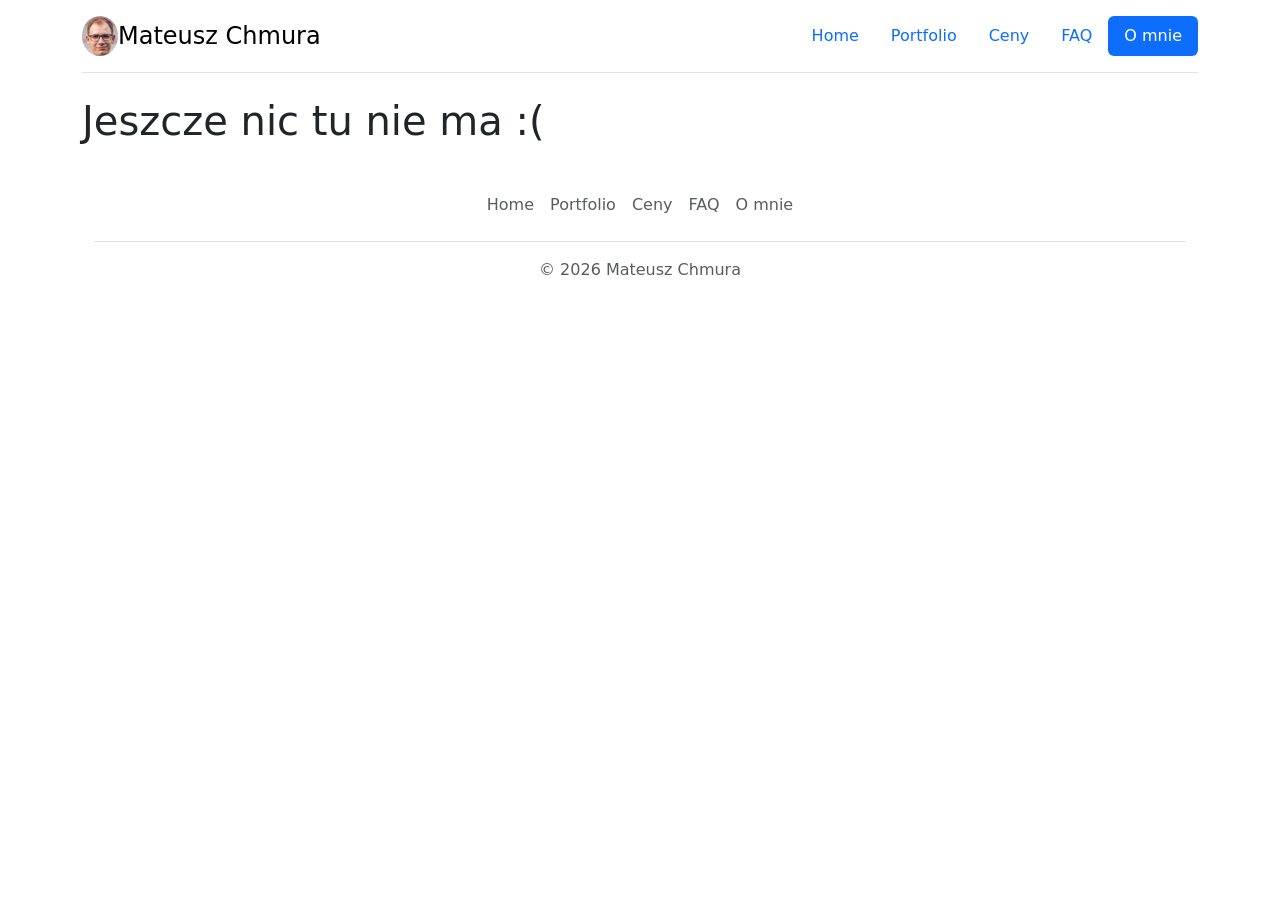
==== about.html @ 54202873 "Add files via upload" ====
<!DOCTYPE html>
<html lang="pl">
<head>
    <meta charset="UTF-8">
    <meta name="viewport" content="width=device-width, initial-scale=1.0">
    <link href="https://cdn.jsdelivr.net/npm/bootstrap@5.3.8/dist/css/bootstrap.min.css" rel="stylesheet" integrity="sha384-sRIl4kxILFvY47J16cr9ZwB07vP4J8+LH7qKQnuqkuIAvNWLzeN8tE5YBujZqJLB" crossorigin="anonymous">
    <title>O mnie</title>
</head>
<body>
    <div class="container">
  <header class="d-flex flex-wrap justify-content-center py-3 mb-4 border-bottom">
    <a href="#" class="d-flex align-items-center mb-3 mb-md-0 me-md-auto link-body-emphasis text-decoration-none">
      <img src="./assets/logo.jpg" alt="logo" style="border-radius: 50%;">
      <span class="fs-4">
        Mateusz Chmura
      </span>
    </a>
    <ul class="nav nav-pills">
      <li class="nav-item">
        <a href="./index.html" class="nav-link" aria-current="page">
          Home
        </a>
      </li>
      <li class="nav-item">
        <a href="./portfolio.html" class="nav-link">
          Portfolio
        </a>
      </li>
      <li class="nav-item">
        <a href="./index.html#cennik" class="nav-link">
          Ceny
        </a>
      </li>
      <li class="nav-item">
        <a href="./faq.html" class="nav-link">
          FAQ
        </a>
      </li>
      <li class="nav-item">
        <a href="./about.html" class="nav-link  active">
          O mnie
        </a>
      </li>
    </ul>
  </header>

<h1>Jeszcze nic tu nie ma :(</h1>  

<div class="container">
  <footer class="py-3 my-4">
    <ul class="nav justify-content-center border-bottom pb-3 mb-3">
      <li class="nav-item">
        <a href="./index.html" class="nav-link px-2 text-body-secondary">
          Home
        </a>
      </li>
      <li class="nav-item">
        <a href="./portfolio.html" class="nav-link px-2 text-body-secondary">
          Portfolio
        </a>
      </li>
      <li class="nav-item">
        <a href="./index.html#cennik" class="nav-link px-2 text-body-secondary">
          Ceny
        </a>
      </li>
      <li class="nav-item">
        <a href="./faq.html" class="nav-link px-2 text-body-secondary">
          FAQ
        </a>
      </li>
      <li class="nav-item">
        <a href="./about.html" class="nav-link px-2 text-body-secondary">
          O mnie
        </a>
      </li>
    </ul>
    <p class="text-center text-body-secondary">
      © 2026 Mateusz Chmura
    </p>
  </footer>
</div>
    <script src="https://cdn.jsdelivr.net/npm/bootstrap@5.3.8/dist/js/bootstrap.bundle.min.js" integrity="sha384-FKyoEForCGlyvwx9Hj09JcYn3nv7wiPVlz7YYwJrWVcXK/BmnVDxM+D2scQbITxI" crossorigin="anonymous"></script>
</body>
</html>
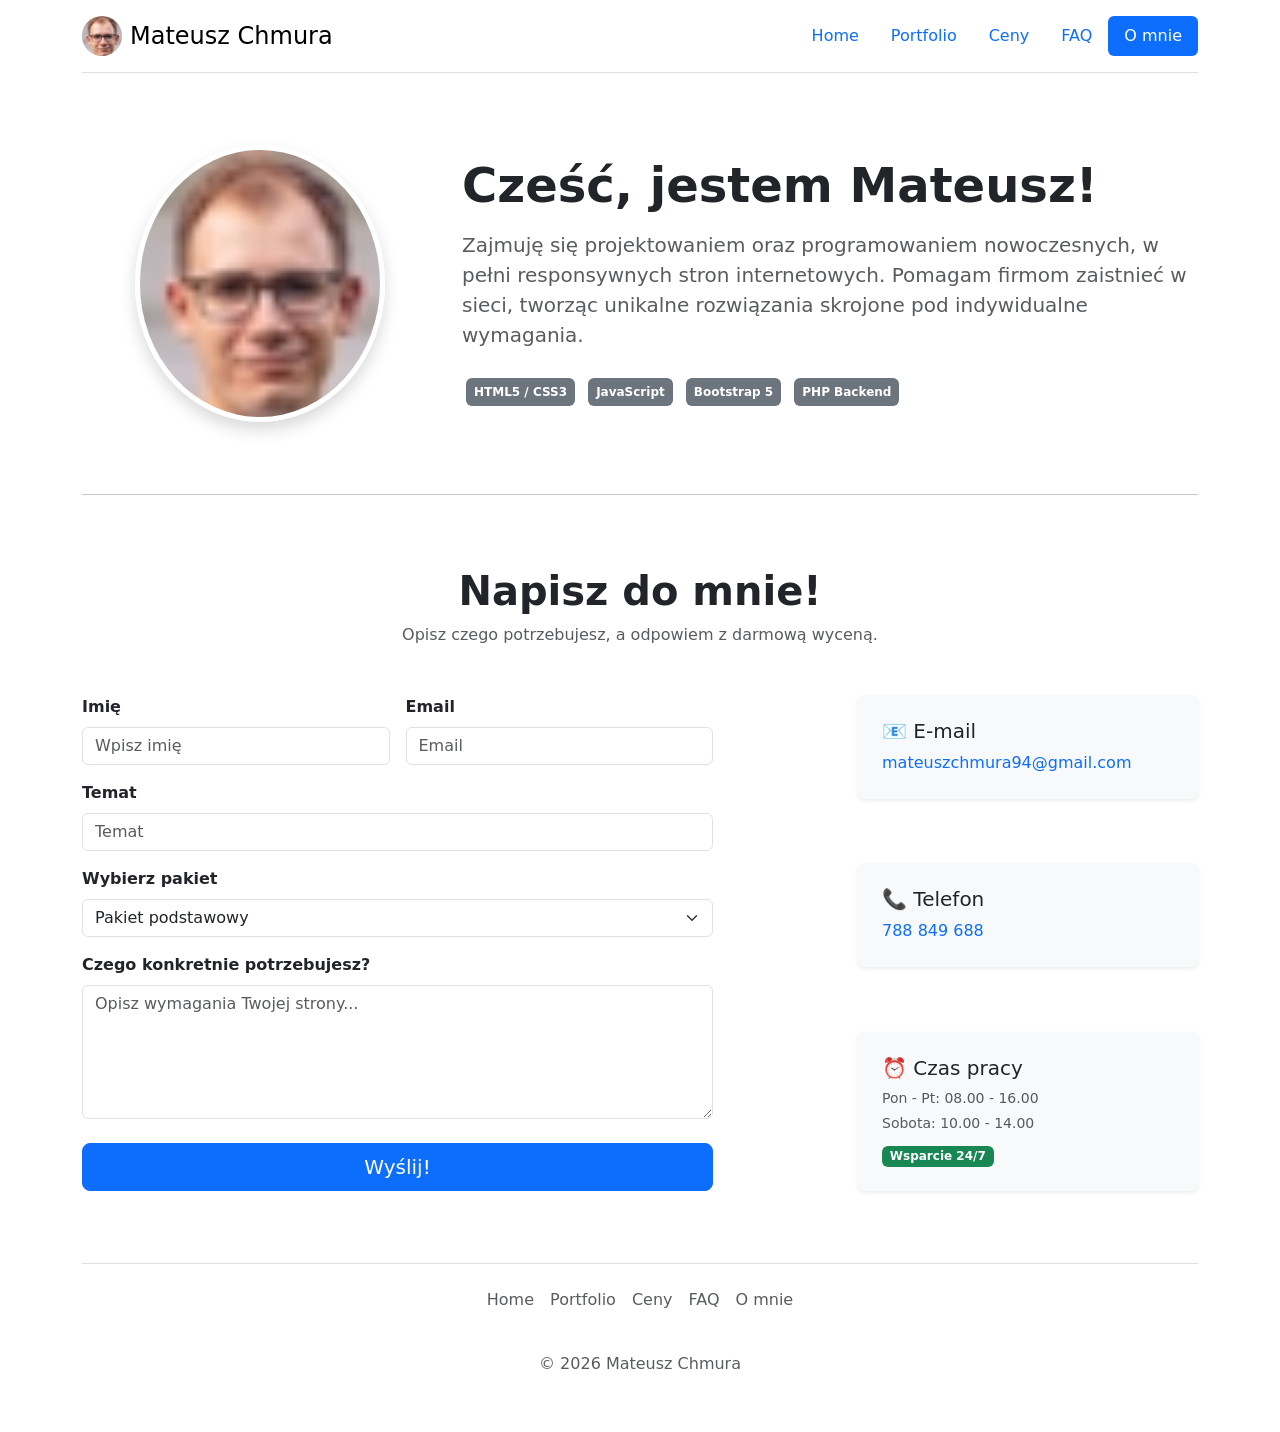
==== commit 2d525a61: "Add files via upload" ====
--- a/about.html
+++ b/about.html
@@ -1,85 +1,122 @@
-<!DOCTYPE html>
-<html lang="pl">
-<head>
-    <meta charset="UTF-8">
-    <meta name="viewport" content="width=device-width, initial-scale=1.0">
-    <link href="https://cdn.jsdelivr.net/npm/bootstrap@5.3.8/dist/css/bootstrap.min.css" rel="stylesheet" integrity="sha384-sRIl4kxILFvY47J16cr9ZwB07vP4J8+LH7qKQnuqkuIAvNWLzeN8tE5YBujZqJLB" crossorigin="anonymous">
-    <title>O mnie</title>
-</head>
-<body>
-    <div class="container">
-  <header class="d-flex flex-wrap justify-content-center py-3 mb-4 border-bottom">
-    <a href="#" class="d-flex align-items-center mb-3 mb-md-0 me-md-auto link-body-emphasis text-decoration-none">
-      <img src="./assets/logo.jpg" alt="logo" style="border-radius: 50%;">
-      <span class="fs-4">
-        Mateusz Chmura
-      </span>
-    </a>
-    <ul class="nav nav-pills">
-      <li class="nav-item">
-        <a href="./index.html" class="nav-link" aria-current="page">
-          Home
-        </a>
-      </li>
-      <li class="nav-item">
-        <a href="./portfolio.html" class="nav-link">
-          Portfolio
-        </a>
-      </li>
-      <li class="nav-item">
-        <a href="./index.html#cennik" class="nav-link">
-          Ceny
-        </a>
-      </li>
-      <li class="nav-item">
-        <a href="./faq.html" class="nav-link">
-          FAQ
-        </a>
-      </li>
-      <li class="nav-item">
-        <a href="./about.html" class="nav-link  active">
-          O mnie
-        </a>
-      </li>
-    </ul>
-  </header>
-
-<h1>Jeszcze nic tu nie ma :(</h1>  
-
-<div class="container">
-  <footer class="py-3 my-4">
-    <ul class="nav justify-content-center border-bottom pb-3 mb-3">
-      <li class="nav-item">
-        <a href="./index.html" class="nav-link px-2 text-body-secondary">
-          Home
-        </a>
-      </li>
-      <li class="nav-item">
-        <a href="./portfolio.html" class="nav-link px-2 text-body-secondary">
-          Portfolio
-        </a>
-      </li>
-      <li class="nav-item">
-        <a href="./index.html#cennik" class="nav-link px-2 text-body-secondary">
-          Ceny
-        </a>
-      </li>
-      <li class="nav-item">
-        <a href="./faq.html" class="nav-link px-2 text-body-secondary">
-          FAQ
-        </a>
-      </li>
-      <li class="nav-item">
-        <a href="./about.html" class="nav-link px-2 text-body-secondary">
-          O mnie
-        </a>
-      </li>
-    </ul>
-    <p class="text-center text-body-secondary">
-      © 2026 Mateusz Chmura
-    </p>
-  </footer>
-</div>
-    <script src="https://cdn.jsdelivr.net/npm/bootstrap@5.3.8/dist/js/bootstrap.bundle.min.js" integrity="sha384-FKyoEForCGlyvwx9Hj09JcYn3nv7wiPVlz7YYwJrWVcXK/BmnVDxM+D2scQbITxI" crossorigin="anonymous"></script>
-</body>
-</html>+<!DOCTYPE html>
+<html lang="pl">
+<head>
+    <meta charset="UTF-8">
+    <meta name="viewport" content="width=device-width, initial-scale=1.0">
+    <link href="https://cdn.jsdelivr.net/npm/bootstrap@5.3.3/dist/css/bootstrap.min.css" rel="stylesheet">
+    <title>O mnie i Kontakt - Mateusz Chmura</title>
+</head>
+<body>
+    <div class="container">
+      <header class="d-flex flex-wrap justify-content-center py-3 mb-5 border-bottom">
+        <a href="./index.html" class="d-flex align-items-center mb-3 mb-md-0 me-md-auto link-body-emphasis text-decoration-none">
+          <img src="./assets/logo.jpg" alt="logo" style="border-radius: 50%; width: 40px; height: 40px; object-fit: cover;" class="me-2">
+          <span class="fs-4">Mateusz Chmura</span>
+        </a>
+        <ul class="nav nav-pills">
+          <li class="nav-item"><a href="./index.html" class="nav-link">Home</a></li>
+          <li class="nav-item"><a href="./portfolio.html" class="nav-link">Portfolio</a></li>
+          <li class="nav-item"><a href="./index.html#cennik" class="nav-link">Ceny</a></li>
+          <li class="nav-item"><a href="./faq.html" class="nav-link">FAQ</a></li>
+          <li class="nav-item"><a href="./about.html" class="nav-link active" aria-current="page">O mnie</a></li>
+        </ul>
+      </header>
+
+      <!-- Sekcja O Mnie -->
+      <section class="row align-items-center my-5 py-4">
+        <div class="col-md-4 text-center mb-4 mb-md-0">
+            <img src="./assets/logo.jpg" alt="Mateusz Chmura" class="img-fluid rounded-circle shadow" style="max-width: 250px; width: 100%; border: 5px solid #fff;">
+        </div>
+        <div class="col-md-8">
+            <h1 class="display-5 fw-bold mb-3">Cześć, jestem Mateusz!</h1>
+            <p class="lead text-muted">Zajmuję się projektowaniem oraz programowaniem nowoczesnych, w pełni responsywnych stron internetowych. Pomagam firmom zaistnieć w sieci, tworząc unikalne rozwiązania skrojone pod indywidualne wymagania.</p>
+            <div class="mt-4">
+                <span class="badge bg-secondary p-2 m-1">HTML5 / CSS3</span>
+                <span class="badge bg-secondary p-2 m-1">JavaScript</span>
+                <span class="badge bg-secondary p-2 m-1">Bootstrap 5</span>
+                <span class="badge bg-secondary p-2 m-1">PHP Backend</span>
+            </div>
+        </div>
+      </section>
+
+      <hr class="my-5">
+
+      <!-- Sekcja Kontaktowa -->
+      <section id="kontakt" class="py-4 mb-5">
+        <div class="text-center mb-5">
+          <h2 class="display-6 fw-bold">Napisz do mnie!</h2>
+          <p class="text-muted">Opisz czego potrzebujesz, a odpowiem z darmową wyceną.</p>
+        </div>
+        
+        <div class="row g-5 justify-content-center">
+          <!-- Formularz -->
+          <div class="col-lg-7">
+            <form name="enq" method="post" action="contact.php">
+              <div class="row g-3">
+                <div class="col-md-6">
+                  <label class="form-label fw-semibold">Imię</label>
+                  <input type="text" name="name" class="form-control" placeholder="Wpisz imię" required>
+                </div>
+                <div class="col-md-6">
+                  <label class="form-label fw-semibold">Email</label>
+                  <input type="email" name="email" class="form-control" placeholder="Email" required>
+                </div>
+                <div class="col-12">
+                  <label class="form-label fw-semibold">Temat</label>
+                  <input type="text" name="subject" class="form-control" placeholder="Temat" required>
+                </div>
+                <div class="col-12">
+                  <label class="form-label fw-semibold">Wybierz pakiet</label>
+                  <select class="form-select" name="package">
+                    <option selected value="podstawowy">Pakiet podstawowy</option>
+                    <option value="ekstra">Pakiet ekstra</option>
+                    <option value="vip">Pakiet VIP</option>
+                    <option value="inny">Inna usługa indywidualna</option>
+                  </select>
+                </div>
+                <div class="col-12">
+                  <label class="form-label fw-semibold">Czego konkretnie potrzebujesz?</label>
+                  <textarea rows="5" name="message" class="form-control" placeholder="Opisz wymagania Twojej strony..." required></textarea>
+                </div>
+                <div class="col-12 text-center mt-4">
+                  <button type="submit" class="btn btn-primary btn-lg w-100">Wyślij!</button>
+                </div>
+              </div>
+            </form>
+          </div>
+          
+          <!-- Dane adresowe -->
+          <div class="col-lg-4 offset-lg-1 d-flex flex-column justify-content-between">
+            <div class="card bg-light border-0 p-4 mb-3 shadow-sm">
+              <h5>📧 E-mail</h5>
+              <p class="mb-0"><a href="mailto:mateuszchmura94@gmail.com" class="text-decoration-none">mateuszchmura94@gmail.com</a></p>
+            </div>
+            <div class="card bg-light border-0 p-4 mb-3 shadow-sm">
+              <h5>📞 Telefon</h5>
+              <p class="mb-0"><a href="tel:788849688" class="text-decoration-none">788 849 688</a></p>
+            </div>
+            <div class="card bg-light border-0 p-4 shadow-sm">
+              <h5>⏰ Czas pracy</h5>
+              <p class="small text-muted mb-1">Pon - Pt: 08.00 - 16.00</p>
+              <p class="small text-muted mb-1">Sobota: 10.00 - 14.00</p>
+              <span class="badge bg-success align-self-start mt-2">Wsparcie 24/7</span>
+            </div>
+          </div>
+        </div>
+      </section>
+
+      <!-- Footer -->
+      <footer class="py-3 my-4 border-top">
+        <ul class="nav justify-content-center pb-3 mb-3">
+          <li class="nav-item"><a href="./index.html" class="nav-link px-2 text-body-secondary">Home</a></li>
+          <li class="nav-item"><a href="./portfolio.html" class="nav-link px-2 text-body-secondary">Portfolio</a></li>
+          <li class="nav-item"><a href="./index.html#cennik" class="nav-link px-2 text-body-secondary">Ceny</a></li>
+          <li class="nav-item"><a href="./faq.html" class="nav-link px-2 text-body-secondary">FAQ</a></li>
+          <li class="nav-item"><a href="./about.html" class="nav-link px-2 text-body-secondary">O mnie</a></li>
+        </ul>
+        <p class="text-center text-body-secondary">© 2026 Mateusz Chmura</p>
+      </footer>
+    </div>
+    <script src="https://cdn.jsdelivr.net/npm/bootstrap@5.3.3/dist/js/bootstrap.bundle.min.js"></script>
+</body>
+</html>
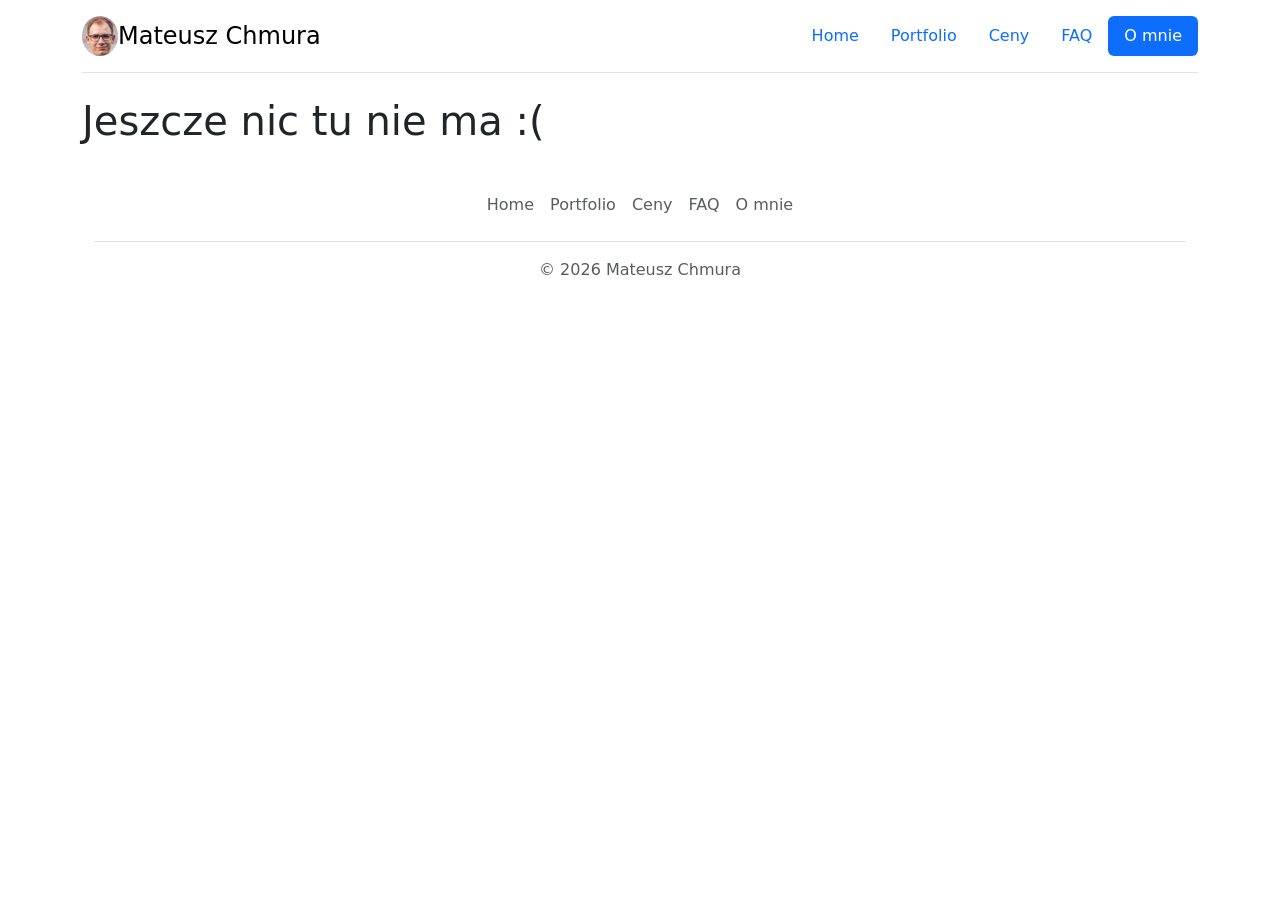
==== commit 911e4eb8: "Add files via upload" ====
--- a/about.html
+++ b/about.html
@@ -1,122 +1,85 @@
-<!DOCTYPE html>
-<html lang="pl">
-<head>
-    <meta charset="UTF-8">
-    <meta name="viewport" content="width=device-width, initial-scale=1.0">
-    <link href="https://cdn.jsdelivr.net/npm/bootstrap@5.3.3/dist/css/bootstrap.min.css" rel="stylesheet">
-    <title>O mnie i Kontakt - Mateusz Chmura</title>
-</head>
-<body>
-    <div class="container">
-      <header class="d-flex flex-wrap justify-content-center py-3 mb-5 border-bottom">
-        <a href="./index.html" class="d-flex align-items-center mb-3 mb-md-0 me-md-auto link-body-emphasis text-decoration-none">
-          <img src="./assets/logo.jpg" alt="logo" style="border-radius: 50%; width: 40px; height: 40px; object-fit: cover;" class="me-2">
-          <span class="fs-4">Mateusz Chmura</span>
-        </a>
-        <ul class="nav nav-pills">
-          <li class="nav-item"><a href="./index.html" class="nav-link">Home</a></li>
-          <li class="nav-item"><a href="./portfolio.html" class="nav-link">Portfolio</a></li>
-          <li class="nav-item"><a href="./index.html#cennik" class="nav-link">Ceny</a></li>
-          <li class="nav-item"><a href="./faq.html" class="nav-link">FAQ</a></li>
-          <li class="nav-item"><a href="./about.html" class="nav-link active" aria-current="page">O mnie</a></li>
-        </ul>
-      </header>
-
-      <!-- Sekcja O Mnie -->
-      <section class="row align-items-center my-5 py-4">
-        <div class="col-md-4 text-center mb-4 mb-md-0">
-            <img src="./assets/logo.jpg" alt="Mateusz Chmura" class="img-fluid rounded-circle shadow" style="max-width: 250px; width: 100%; border: 5px solid #fff;">
-        </div>
-        <div class="col-md-8">
-            <h1 class="display-5 fw-bold mb-3">Cześć, jestem Mateusz!</h1>
-            <p class="lead text-muted">Zajmuję się projektowaniem oraz programowaniem nowoczesnych, w pełni responsywnych stron internetowych. Pomagam firmom zaistnieć w sieci, tworząc unikalne rozwiązania skrojone pod indywidualne wymagania.</p>
-            <div class="mt-4">
-                <span class="badge bg-secondary p-2 m-1">HTML5 / CSS3</span>
-                <span class="badge bg-secondary p-2 m-1">JavaScript</span>
-                <span class="badge bg-secondary p-2 m-1">Bootstrap 5</span>
-                <span class="badge bg-secondary p-2 m-1">PHP Backend</span>
-            </div>
-        </div>
-      </section>
-
-      <hr class="my-5">
-
-      <!-- Sekcja Kontaktowa -->
-      <section id="kontakt" class="py-4 mb-5">
-        <div class="text-center mb-5">
-          <h2 class="display-6 fw-bold">Napisz do mnie!</h2>
-          <p class="text-muted">Opisz czego potrzebujesz, a odpowiem z darmową wyceną.</p>
-        </div>
-        
-        <div class="row g-5 justify-content-center">
-          <!-- Formularz -->
-          <div class="col-lg-7">
-            <form name="enq" method="post" action="contact.php">
-              <div class="row g-3">
-                <div class="col-md-6">
-                  <label class="form-label fw-semibold">Imię</label>
-                  <input type="text" name="name" class="form-control" placeholder="Wpisz imię" required>
-                </div>
-                <div class="col-md-6">
-                  <label class="form-label fw-semibold">Email</label>
-                  <input type="email" name="email" class="form-control" placeholder="Email" required>
-                </div>
-                <div class="col-12">
-                  <label class="form-label fw-semibold">Temat</label>
-                  <input type="text" name="subject" class="form-control" placeholder="Temat" required>
-                </div>
-                <div class="col-12">
-                  <label class="form-label fw-semibold">Wybierz pakiet</label>
-                  <select class="form-select" name="package">
-                    <option selected value="podstawowy">Pakiet podstawowy</option>
-                    <option value="ekstra">Pakiet ekstra</option>
-                    <option value="vip">Pakiet VIP</option>
-                    <option value="inny">Inna usługa indywidualna</option>
-                  </select>
-                </div>
-                <div class="col-12">
-                  <label class="form-label fw-semibold">Czego konkretnie potrzebujesz?</label>
-                  <textarea rows="5" name="message" class="form-control" placeholder="Opisz wymagania Twojej strony..." required></textarea>
-                </div>
-                <div class="col-12 text-center mt-4">
-                  <button type="submit" class="btn btn-primary btn-lg w-100">Wyślij!</button>
-                </div>
-              </div>
-            </form>
-          </div>
-          
-          <!-- Dane adresowe -->
-          <div class="col-lg-4 offset-lg-1 d-flex flex-column justify-content-between">
-            <div class="card bg-light border-0 p-4 mb-3 shadow-sm">
-              <h5>📧 E-mail</h5>
-              <p class="mb-0"><a href="mailto:mateuszchmura94@gmail.com" class="text-decoration-none">mateuszchmura94@gmail.com</a></p>
-            </div>
-            <div class="card bg-light border-0 p-4 mb-3 shadow-sm">
-              <h5>📞 Telefon</h5>
-              <p class="mb-0"><a href="tel:788849688" class="text-decoration-none">788 849 688</a></p>
-            </div>
-            <div class="card bg-light border-0 p-4 shadow-sm">
-              <h5>⏰ Czas pracy</h5>
-              <p class="small text-muted mb-1">Pon - Pt: 08.00 - 16.00</p>
-              <p class="small text-muted mb-1">Sobota: 10.00 - 14.00</p>
-              <span class="badge bg-success align-self-start mt-2">Wsparcie 24/7</span>
-            </div>
-          </div>
-        </div>
-      </section>
-
-      <!-- Footer -->
-      <footer class="py-3 my-4 border-top">
-        <ul class="nav justify-content-center pb-3 mb-3">
-          <li class="nav-item"><a href="./index.html" class="nav-link px-2 text-body-secondary">Home</a></li>
-          <li class="nav-item"><a href="./portfolio.html" class="nav-link px-2 text-body-secondary">Portfolio</a></li>
-          <li class="nav-item"><a href="./index.html#cennik" class="nav-link px-2 text-body-secondary">Ceny</a></li>
-          <li class="nav-item"><a href="./faq.html" class="nav-link px-2 text-body-secondary">FAQ</a></li>
-          <li class="nav-item"><a href="./about.html" class="nav-link px-2 text-body-secondary">O mnie</a></li>
-        </ul>
-        <p class="text-center text-body-secondary">© 2026 Mateusz Chmura</p>
-      </footer>
-    </div>
-    <script src="https://cdn.jsdelivr.net/npm/bootstrap@5.3.3/dist/js/bootstrap.bundle.min.js"></script>
-</body>
-</html>
+<!DOCTYPE html>
+<html lang="pl">
+<head>
+    <meta charset="UTF-8">
+    <meta name="viewport" content="width=device-width, initial-scale=1.0">
+    <link href="https://cdn.jsdelivr.net/npm/bootstrap@5.3.8/dist/css/bootstrap.min.css" rel="stylesheet" integrity="sha384-sRIl4kxILFvY47J16cr9ZwB07vP4J8+LH7qKQnuqkuIAvNWLzeN8tE5YBujZqJLB" crossorigin="anonymous">
+    <title>O mnie</title>
+</head>
+<body>
+    <div class="container">
+  <header class="d-flex flex-wrap justify-content-center py-3 mb-4 border-bottom">
+    <a href="#" class="d-flex align-items-center mb-3 mb-md-0 me-md-auto link-body-emphasis text-decoration-none">
+      <img src="./assets/logo.jpg" alt="logo" style="border-radius: 50%;">
+      <span class="fs-4">
+        Mateusz Chmura
+      </span>
+    </a>
+    <ul class="nav nav-pills">
+      <li class="nav-item">
+        <a href="./index.html" class="nav-link" aria-current="page">
+          Home
+        </a>
+      </li>
+      <li class="nav-item">
+        <a href="./portfolio.html" class="nav-link">
+          Portfolio
+        </a>
+      </li>
+      <li class="nav-item">
+        <a href="./index.html#cennik" class="nav-link">
+          Ceny
+        </a>
+      </li>
+      <li class="nav-item">
+        <a href="./faq.html" class="nav-link">
+          FAQ
+        </a>
+      </li>
+      <li class="nav-item">
+        <a href="./about.html" class="nav-link  active">
+          O mnie
+        </a>
+      </li>
+    </ul>
+  </header>
+
+<h1>Jeszcze nic tu nie ma :(</h1>  
+
+<div class="container">
+  <footer class="py-3 my-4">
+    <ul class="nav justify-content-center border-bottom pb-3 mb-3">
+      <li class="nav-item">
+        <a href="./index.html" class="nav-link px-2 text-body-secondary">
+          Home
+        </a>
+      </li>
+      <li class="nav-item">
+        <a href="./portfolio.html" class="nav-link px-2 text-body-secondary">
+          Portfolio
+        </a>
+      </li>
+      <li class="nav-item">
+        <a href="./index.html#cennik" class="nav-link px-2 text-body-secondary">
+          Ceny
+        </a>
+      </li>
+      <li class="nav-item">
+        <a href="./faq.html" class="nav-link px-2 text-body-secondary">
+          FAQ
+        </a>
+      </li>
+      <li class="nav-item">
+        <a href="./about.html" class="nav-link px-2 text-body-secondary">
+          O mnie
+        </a>
+      </li>
+    </ul>
+    <p class="text-center text-body-secondary">
+      © 2026 Mateusz Chmura
+    </p>
+  </footer>
+</div>
+    <script src="https://cdn.jsdelivr.net/npm/bootstrap@5.3.8/dist/js/bootstrap.bundle.min.js" integrity="sha384-FKyoEForCGlyvwx9Hj09JcYn3nv7wiPVlz7YYwJrWVcXK/BmnVDxM+D2scQbITxI" crossorigin="anonymous"></script>
+</body>
+</html>
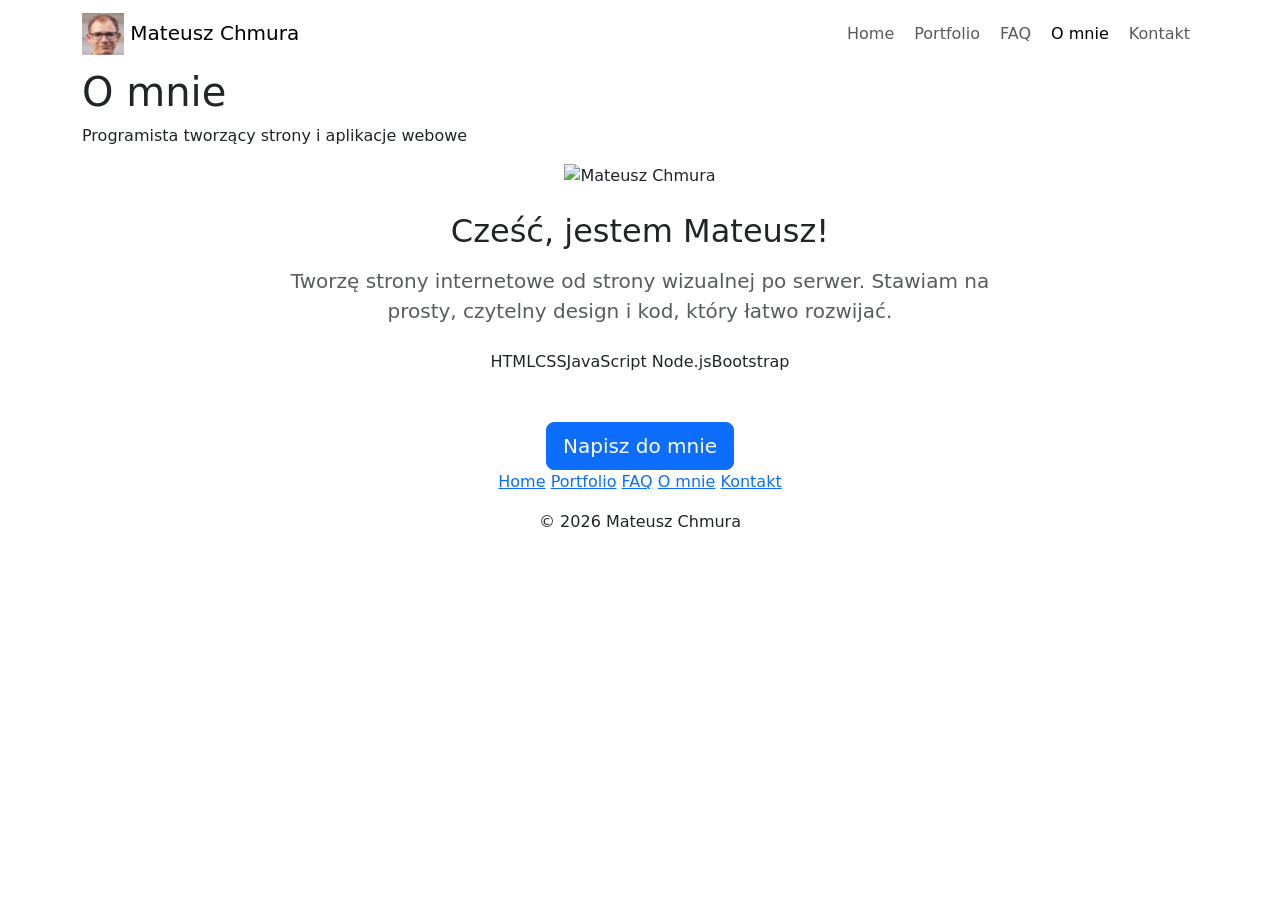
==== commit f02107bf: "Add files via upload" ====
--- a/about.html
+++ b/about.html
@@ -1,85 +1,72 @@
-<!DOCTYPE html>
-<html lang="pl">
-<head>
-    <meta charset="UTF-8">
-    <meta name="viewport" content="width=device-width, initial-scale=1.0">
-    <link href="https://cdn.jsdelivr.net/npm/bootstrap@5.3.8/dist/css/bootstrap.min.css" rel="stylesheet" integrity="sha384-sRIl4kxILFvY47J16cr9ZwB07vP4J8+LH7qKQnuqkuIAvNWLzeN8tE5YBujZqJLB" crossorigin="anonymous">
-    <title>O mnie</title>
-</head>
-<body>
-    <div class="container">
-  <header class="d-flex flex-wrap justify-content-center py-3 mb-4 border-bottom">
-    <a href="#" class="d-flex align-items-center mb-3 mb-md-0 me-md-auto link-body-emphasis text-decoration-none">
-      <img src="./assets/logo.jpg" alt="logo" style="border-radius: 50%;">
-      <span class="fs-4">
-        Mateusz Chmura
-      </span>
-    </a>
-    <ul class="nav nav-pills">
-      <li class="nav-item">
-        <a href="./index.html" class="nav-link" aria-current="page">
-          Home
-        </a>
-      </li>
-      <li class="nav-item">
-        <a href="./portfolio.html" class="nav-link">
-          Portfolio
-        </a>
-      </li>
-      <li class="nav-item">
-        <a href="./index.html#cennik" class="nav-link">
-          Ceny
-        </a>
-      </li>
-      <li class="nav-item">
-        <a href="./faq.html" class="nav-link">
-          FAQ
-        </a>
-      </li>
-      <li class="nav-item">
-        <a href="./about.html" class="nav-link  active">
-          O mnie
-        </a>
-      </li>
-    </ul>
-  </header>
-
-<h1>Jeszcze nic tu nie ma :(</h1>  
-
-<div class="container">
-  <footer class="py-3 my-4">
-    <ul class="nav justify-content-center border-bottom pb-3 mb-3">
-      <li class="nav-item">
-        <a href="./index.html" class="nav-link px-2 text-body-secondary">
-          Home
-        </a>
-      </li>
-      <li class="nav-item">
-        <a href="./portfolio.html" class="nav-link px-2 text-body-secondary">
-          Portfolio
-        </a>
-      </li>
-      <li class="nav-item">
-        <a href="./index.html#cennik" class="nav-link px-2 text-body-secondary">
-          Ceny
-        </a>
-      </li>
-      <li class="nav-item">
-        <a href="./faq.html" class="nav-link px-2 text-body-secondary">
-          FAQ
-        </a>
-      </li>
-      <li class="nav-item">
-        <a href="./about.html" class="nav-link px-2 text-body-secondary">
-          O mnie
-        </a>
-      </li>
-    </ul>
-    <p class="text-center text-body-secondary">
-      © 2026 Mateusz Chmura
-    </p>
-  </footer>
-</div>
-    <script src="https://cdn.jsdelivr.net/npm/bootstrap@5.3.8/dist/js/bootstrap.bundle.min.js" integrity="sha384-FKyoEForCGlyvwx9Hj09JcYn3nv7wiPVlz7YYwJrWVcXK/BmnVDxM+D2scQbITxI" crossorigin="anonymous"></script>
-</body>
-</html>+<!DOCTYPE html>
+<html lang="pl">
+<head>
+    <meta charset="UTF-8">
+    <meta name="viewport" content="width=device-width, initial-scale=1.0">
+    <title>O mnie – Mateusz Chmura</title>
+    <meta name="description" content="Programista tworzący strony i aplikacje webowe – od strony wizualnej po serwer.">
+    <link rel="preconnect" href="https://fonts.googleapis.com">
+    <link rel="preconnect" href="https://fonts.gstatic.com" crossorigin>
+    <link href="https://fonts.googleapis.com/css2?family=Inter:wght@400;500;600;700;800&display=swap" rel="stylesheet">
+    <link href="https://cdn.jsdelivr.net/npm/bootstrap@5.3.8/dist/css/bootstrap.min.css" rel="stylesheet" integrity="sha384-sRIl4kxILFvY47J16cr9ZwB07vP4J8+LH7qKQnuqkuIAvNWLzeN8tE5YBujZqJLB" crossorigin="anonymous">
+    <link href="./assets/style.css" rel="stylesheet">
+</head>
+<body>
+<nav class="navbar navbar-expand-md sticky-top site-nav">
+  <div class="container">
+    <a class="navbar-brand" href="./index.html">
+      <img src="./assets/logo.jpg" alt="" width="42" height="42">
+      <span>Mateusz Chmura</span>
+    </a>
+    <button class="navbar-toggler" type="button" data-bs-toggle="collapse" data-bs-target="#mainNav" aria-controls="mainNav" aria-expanded="false" aria-label="Menu">
+      <span class="navbar-toggler-icon"></span>
+    </button>
+    <div class="collapse navbar-collapse justify-content-end" id="mainNav">
+      <ul class="navbar-nav gap-1">
+        <li class="nav-item"><a href="./index.html" class="nav-link">Home</a></li>
+        <li class="nav-item"><a href="./portfolio.html" class="nav-link">Portfolio</a></li>
+        <li class="nav-item"><a href="./faq.html" class="nav-link">FAQ</a></li>
+        <li class="nav-item"><a href="./about.html" class="nav-link active" aria-current="page">O mnie</a></li>
+        <li class="nav-item"><a href="./contact.html" class="nav-link">Kontakt</a></li>
+      </ul>
+    </div>
+  </div>
+</nav>
+<div class="page-head">
+  <div class="container">
+    <h1>O mnie</h1>
+    <p>Programista tworzący strony i aplikacje webowe</p>
+  </div>
+</div>
+<main>
+<section class="section">
+  <div class="container text-center" style="max-width: 760px;">
+    <img src="./assets/logo.svg" class="about-photo mb-4" alt="Mateusz Chmura">
+    <h2>Cześć, jestem Mateusz!</h2>
+    <p class="text-muted fs-5 mt-3">
+      Tworzę strony internetowe od strony wizualnej po serwer. Stawiam na prosty, czytelny design
+      i kod, który łatwo rozwijać.
+    </p>
+    <div class="mt-4">
+      <span class="skill">HTML</span><span class="skill">CSS</span><span class="skill">JavaScript</span>
+      <span class="skill">Node.js</span><span class="skill">Bootstrap</span>
+    </div>
+    <a href="./contact.html" class="btn btn-primary btn-lg mt-5">Napisz do mnie</a>
+  </div>
+</section>
+</main>
+<footer class="site-footer text-center">
+  <div class="container">
+    <div class="mb-3">
+      <a href="./index.html">Home</a>
+      <a href="./portfolio.html">Portfolio</a>
+      <a href="./faq.html">FAQ</a>
+      <a href="./about.html">O mnie</a>
+      <a href="./contact.html">Kontakt</a>
+    </div>
+    <p class="mb-0">© 2026 Mateusz Chmura</p>
+  </div>
+</footer>
+<script src="https://cdn.jsdelivr.net/npm/bootstrap@5.3.8/dist/js/bootstrap.bundle.min.js" integrity="sha384-FKyoEForCGlyvwx9Hj09JcYn3nv7wiPVlz7YYwJrWVcXK/BmnVDxM+D2scQbITxI" crossorigin="anonymous"></script>
+</body>
+</html>
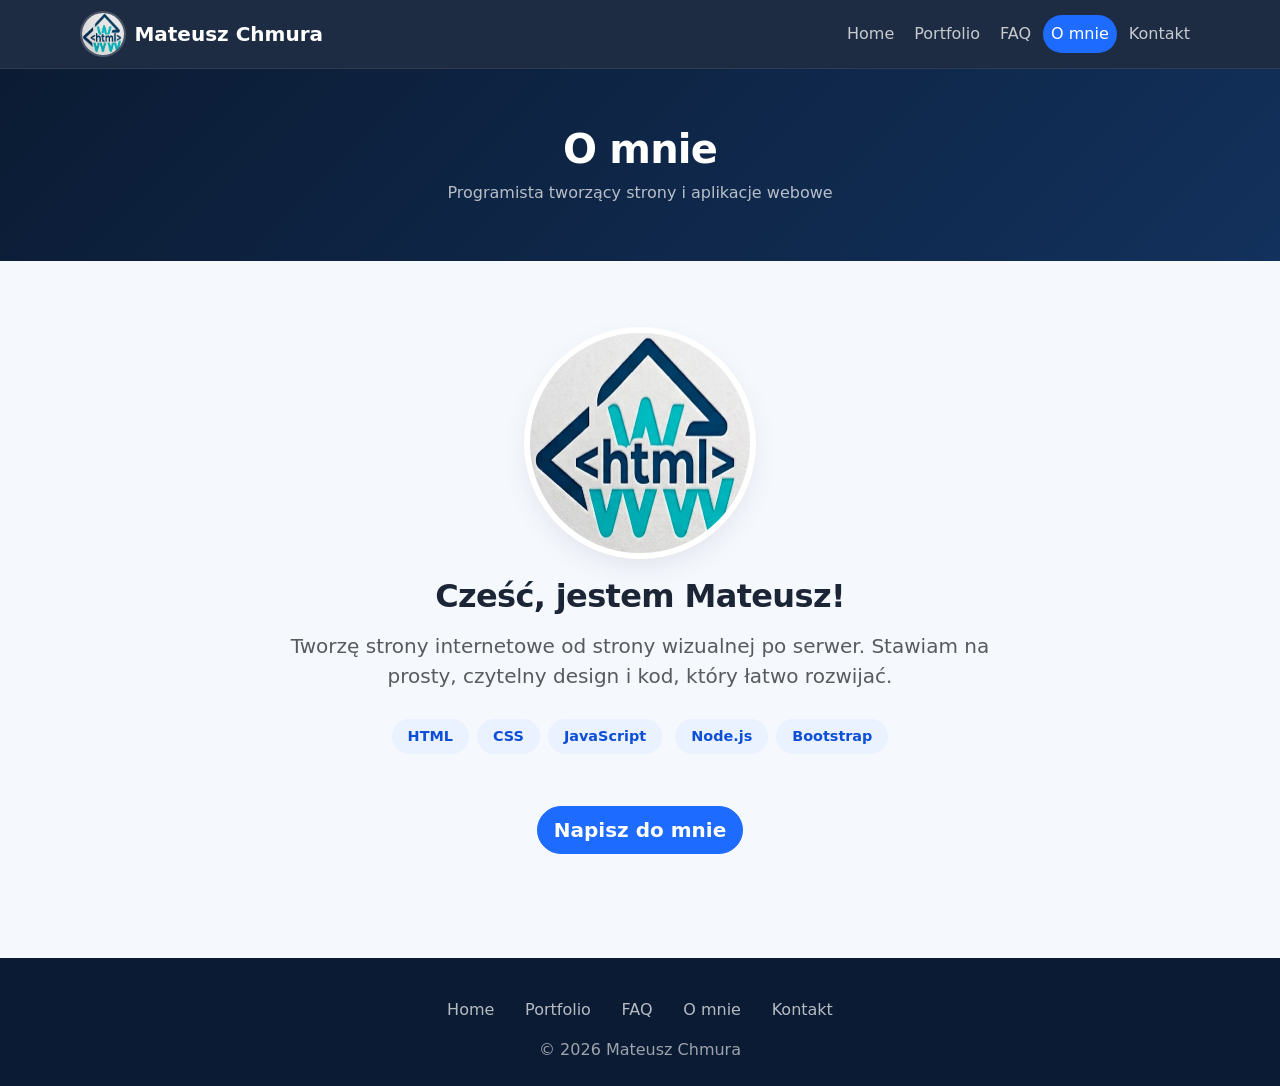
==== commit 01931121: "Change logo image format from SVG to JPG" ====
--- a/about.html
+++ b/about.html
@@ -41,7 +41,7 @@
 <main>
 <section class="section">
   <div class="container text-center" style="max-width: 760px;">
-    <img src="./assets/logo.svg" class="about-photo mb-4" alt="Mateusz Chmura">
+    <img src="./assets/logo.jpg" class="about-photo mb-4" alt="Mateusz Chmura">
     <h2>Cześć, jestem Mateusz!</h2>
     <p class="text-muted fs-5 mt-3">
       Tworzę strony internetowe od strony wizualnej po serwer. Stawiam na prosty, czytelny design
--- a/assets/style.css
+++ b/assets/style.css
@@ -0,0 +1,126 @@
+:root {
+  --navy: #0b1b33;
+  --navy-2: #12315c;
+  --blue: #1e6bff;
+  --blue-dark: #0d4fd6;
+  --accent: #f59e0b;
+  --bg: #f5f8fd;
+  --text: #1b2536;
+  --muted: #667085;
+  --radius: 16px;
+  --shadow: 0 10px 30px rgba(11, 27, 51, .10);
+}
+
+html { scroll-behavior: smooth; }
+
+body {
+  font-family: "Inter", system-ui, -apple-system, "Segoe UI", Roboto, sans-serif;
+  color: var(--text);
+  background: var(--bg);
+}
+
+h1, h2, h3, h4 { letter-spacing: -.02em; font-weight: 700; }
+
+/* ---------- navbar ---------- */
+.site-nav {
+  background: rgba(11, 27, 51, .92);
+  backdrop-filter: blur(10px);
+  border-bottom: 1px solid rgba(255, 255, 255, .08);
+}
+.site-nav .navbar-brand { color: #fff; font-weight: 700; display: flex; align-items: center; gap: .65rem; }
+.site-nav .navbar-brand img { width: 42px; height: 42px; border-radius: 50%; box-shadow: 0 0 0 2px rgba(255,255,255,.2); }
+.site-nav .nav-link { color: rgba(255, 255, 255, .75); font-weight: 500; border-radius: 999px; padding: .45rem 1rem; transition: .2s; }
+.site-nav .nav-link:hover { color: #fff; background: rgba(255, 255, 255, .08); }
+.site-nav .nav-link.active { color: #fff; background: var(--blue); }
+.site-nav .navbar-toggler { border-color: rgba(255, 255, 255, .3); }
+.site-nav .navbar-toggler-icon { filter: invert(1); }
+
+/* ---------- hero ---------- */
+.hero {
+  background: radial-gradient(ellipse at 20% 0%, var(--navy-2) 0%, var(--navy) 60%);
+  color: #fff;
+  padding: 5rem 0 0;
+  overflow: hidden;
+}
+.hero .badge-soft {
+  display: inline-block; padding: .35rem .9rem; border-radius: 999px;
+  background: rgba(245, 158, 11, .15); color: var(--accent);
+  font-size: .85rem; font-weight: 600; margin-bottom: 1.2rem;
+}
+.hero h1 { font-size: clamp(2.2rem, 5vw, 3.6rem); line-height: 1.1; }
+.hero h1 span { color: var(--accent); }
+.hero .lead { color: rgba(255, 255, 255, .75); max-width: 36rem; margin: 1.2rem auto 2rem; }
+.hero .btn-hero { padding: .8rem 1.8rem; border-radius: 999px; font-weight: 600; }
+.hero-shot {
+  width: min(820px, 92%);
+  margin: 3.5rem auto 0;
+  border-radius: 20px 20px 0 0;
+  border: 1px solid rgba(255, 255, 255, .15);
+  border-bottom: 0;
+  box-shadow: 0 -10px 60px rgba(30, 107, 255, .35);
+  display: block;
+  max-height: 420px;
+  object-fit: cover;
+  object-position: center 30%;
+}
+
+/* ---------- sections ---------- */
+.section { padding: 4.5rem 0; }
+.section-title { text-align: center; margin-bottom: 3rem; }
+.section-title h1, .section-title h2 { font-size: clamp(1.9rem, 4vw, 2.6rem); }
+.section-title p { color: var(--muted); font-size: 1.1rem; }
+.page-head { background: linear-gradient(135deg, var(--navy), var(--navy-2)); color: #fff; padding: 3.5rem 0; text-align: center; }
+.page-head p { color: rgba(255, 255, 255, .7); margin: .5rem 0 0; }
+
+/* ---------- buttons ---------- */
+.btn-primary { background: var(--blue); border-color: var(--blue); }
+.btn-primary:hover { background: var(--blue-dark); border-color: var(--blue-dark); }
+.btn-outline-primary { color: var(--blue); border-color: var(--blue); }
+.btn-outline-primary:hover { background: var(--blue); border-color: var(--blue); }
+.btn { border-radius: 999px; font-weight: 600; }
+
+/* ---------- project cards ---------- */
+.project-card {
+  border: 0; border-radius: var(--radius); overflow: hidden; background: #fff;
+  box-shadow: var(--shadow); height: 100%; transition: transform .2s;
+}
+.project-card:hover { transform: translateY(-6px); }
+.project-card img { height: 200px; object-fit: cover; width: 100%; background: var(--navy); }
+.project-card .card-body { padding: 1.4rem; display: flex; flex-direction: column; }
+.project-card .card-text { color: var(--muted); flex: 1; }
+
+/* ---------- faq ---------- */
+.accordion { --bs-accordion-border-color: transparent; max-width: 820px; margin: 0 auto; }
+.accordion-item { border: 0; border-radius: 14px !important; margin-bottom: .8rem; overflow: hidden; box-shadow: 0 4px 14px rgba(11, 27, 51, .07); }
+.accordion-button { font-weight: 600; padding: 1.15rem 1.4rem; }
+.accordion-button:not(.collapsed) { background: #eaf1ff; color: var(--blue-dark); box-shadow: none; }
+.accordion-button:focus { box-shadow: 0 0 0 .2rem rgba(30, 107, 255, .2); }
+.accordion-body { color: var(--muted); padding: 1.2rem 1.4rem; }
+
+/* ---------- contact ---------- */
+.contact-form, .contact-info { background: #fff; border-radius: var(--radius); box-shadow: var(--shadow); padding: 2rem; height: 100%; }
+.contact-form .form-control, .contact-form .form-select { border-radius: 12px; padding: .75rem 1rem; border-color: #dbe2ee; }
+.contact-form .form-control:focus, .contact-form .form-select:focus { border-color: var(--blue); box-shadow: 0 0 0 .2rem rgba(30, 107, 255, .15); }
+.info-item { display: flex; gap: 1rem; padding: 1rem 0; border-bottom: 1px solid #eef1f6; }
+.info-item:last-child { border: 0; }
+.info-icon { width: 46px; height: 46px; flex: none; border-radius: 12px; background: #eaf1ff; display: grid; place-items: center; font-size: 1.3rem; }
+.info-item h4 { font-size: 1rem; margin: 0 0 .2rem; }
+.info-item p { margin: 0; color: var(--muted); }
+.info-item a { color: var(--blue); text-decoration: none; }
+
+/* ---------- about ---------- */
+.about-photo { width: 220px; height: 220px; border-radius: 50%; box-shadow: 0 0 0 6px #fff, var(--shadow); }
+.skill { display: inline-block; padding: .4rem 1rem; margin: .25rem; border-radius: 999px; background: #eaf1ff; color: var(--blue-dark); font-weight: 600; font-size: .9rem; }
+
+/* ---------- footer ---------- */
+.site-footer { background: var(--navy); color: rgba(255, 255, 255, .6); padding: 2.5rem 0 1.5rem; margin-top: 2rem; }
+.site-footer a { color: rgba(255, 255, 255, .7); text-decoration: none; padding: 0 .8rem; }
+.site-footer a:hover { color: #fff; }
+
+/* ---------- a11y ---------- */
+.contact-form .form-label { font-weight: 600; }
+:focus-visible { outline: 3px solid rgba(30, 107, 255, .55); outline-offset: 2px; }
+@media (prefers-reduced-motion: reduce) {
+  html { scroll-behavior: auto; }
+  .project-card, .project-card:hover { transition: none; transform: none; }
+}
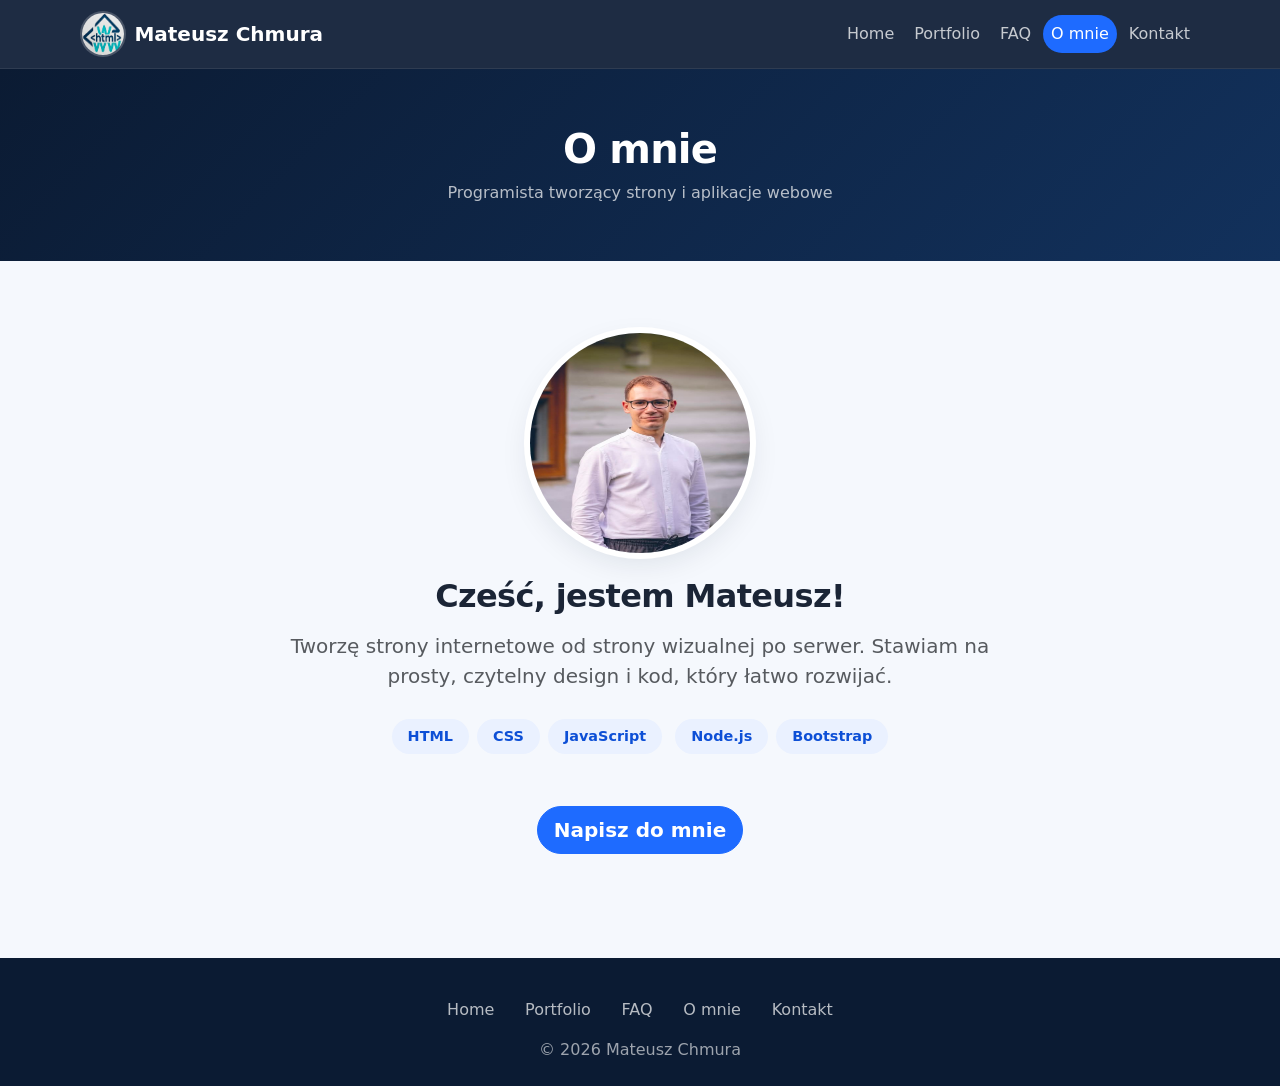
==== commit 0909a2ec: "Update about page image source" ====
--- a/about.html
+++ b/about.html
@@ -41,7 +41,7 @@
 <main>
 <section class="section">
   <div class="container text-center" style="max-width: 760px;">
-    <img src="./assets/logo.jpg" class="about-photo mb-4" alt="Mateusz Chmura">
+    <img src="./assets/foto.jpg" class="about-photo mb-4" alt="Mateusz Chmura">
     <h2>Cześć, jestem Mateusz!</h2>
     <p class="text-muted fs-5 mt-3">
       Tworzę strony internetowe od strony wizualnej po serwer. Stawiam na prosty, czytelny design
